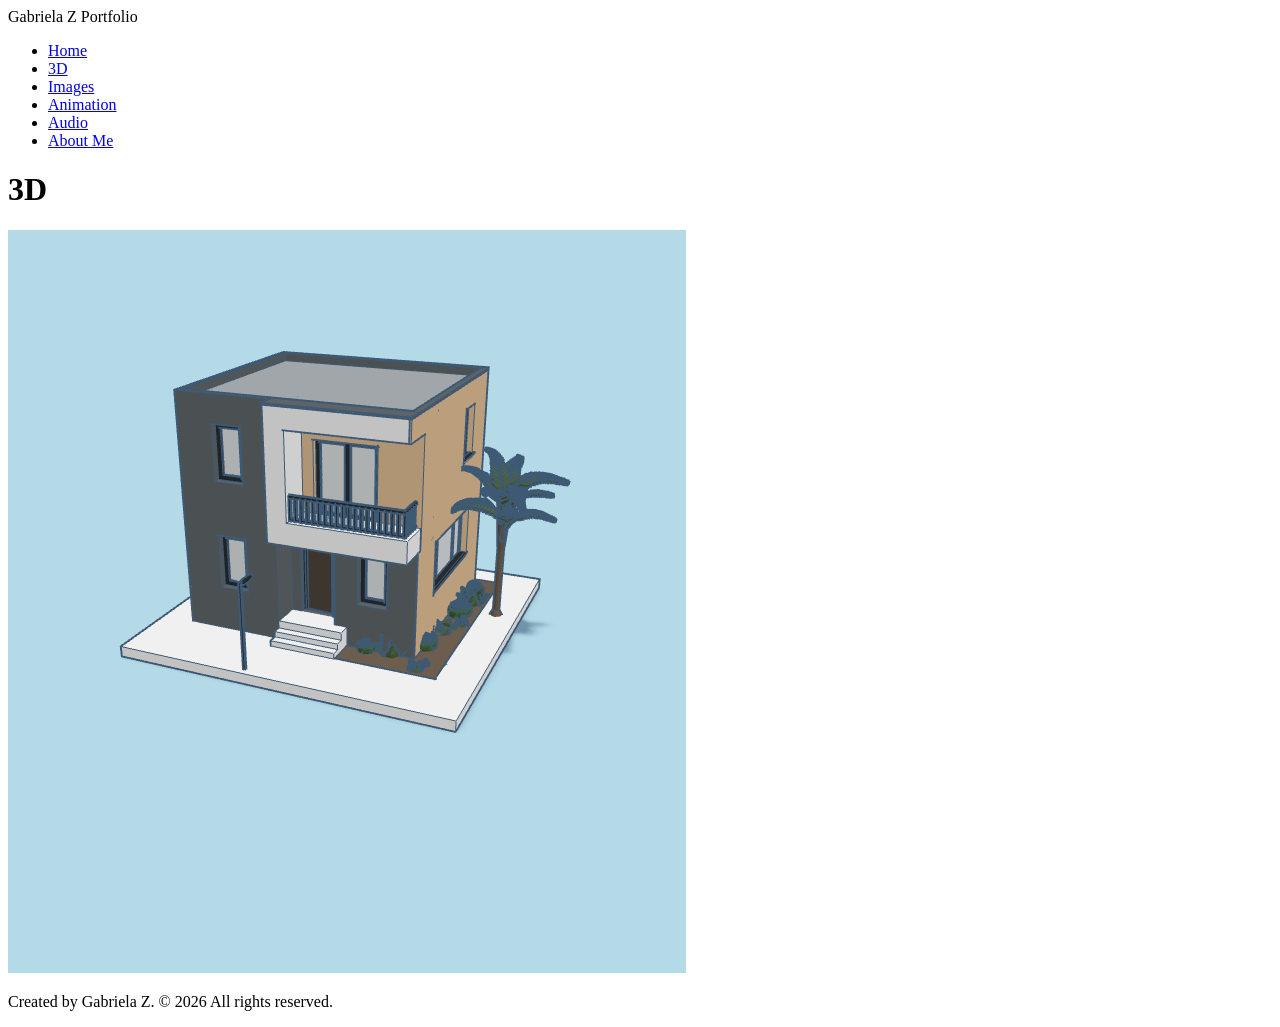
==== 3d.html @ 1f2760e3 "Add files via upload" ====
<!doctype html>
<html lang="en">
    <head>
        <meta charset="UTF-8" />
        <title>Title</title>
        <link rel="stylesheet" href="style.css" />
    </head>
    <body>
        <header>
            <div class="site-title">Gabriela Z Portfolio</div>
            <nav>
                <ul>
                    <li><a href="index.html">Home</a></li>
                    <li><a href="3d.html">3D</a></li>
                    <li><a href="images.html">Images</a></li>
                    <li><a href="animation.html">Animation</a></li>
                    <li><a href="audio.html">Audio</a></li>
                    <li><a href="about.html">About Me</a></li>
                </ul>
            </nav>
        </header>

        <main>
            <h1>3D</h1>
            <img src="images/House.png" alt="">
        </main>

        <footer>
            <p>Created by Gabriela Z. &copy; 2026 All rights reserved.</p>
        </footer>
    </body>
</html>
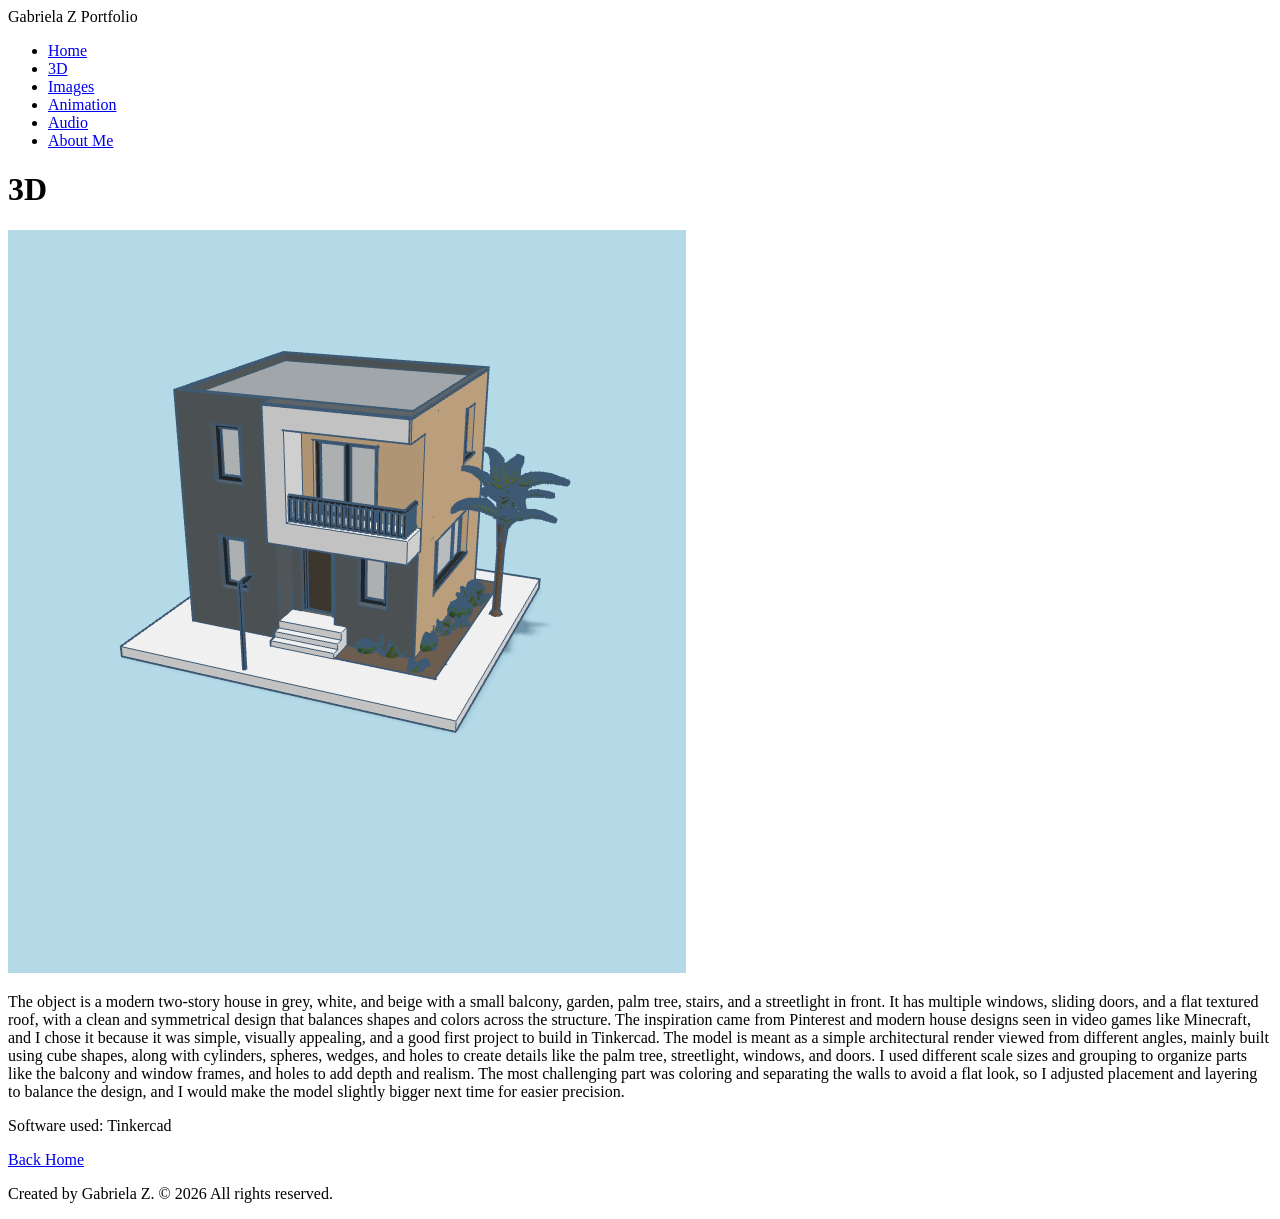
==== commit 4979c152: "Add files via upload" ====
--- a/3d.html
+++ b/3d.html
@@ -24,8 +24,12 @@
             <h1>3D</h1>
             <img src="images/House.png" alt="">
         </main>
+<p>The object is a modern two-story house in grey, white, and beige with a small balcony, garden, palm tree, stairs, and a streetlight in front. It has multiple windows, sliding doors, and a flat textured roof, with a clean and symmetrical design that balances shapes and colors across the structure. The inspiration came from Pinterest and modern house designs seen in video games like Minecraft, and I chose it because it was simple, visually appealing, and a good first project to build in Tinkercad. The model is meant as a simple architectural render viewed from different angles, mainly built using cube shapes, along with cylinders, spheres, wedges, and holes to create details like the palm tree, streetlight, windows, and doors. I used different scale sizes and grouping to organize parts like the balcony and window frames, and holes to add depth and realism. The most challenging part was coloring and separating the walls to avoid a flat look, so I adjusted placement and layering to balance the design, and I would make the model slightly bigger next time for easier precision.
+</p>
+        <footer>
+<p>Software used: Tinkercad</p>
 
-        <footer>
+            <a href="index.html">Back Home</a>
             <p>Created by Gabriela Z. &copy; 2026 All rights reserved.</p>
         </footer>
     </body>
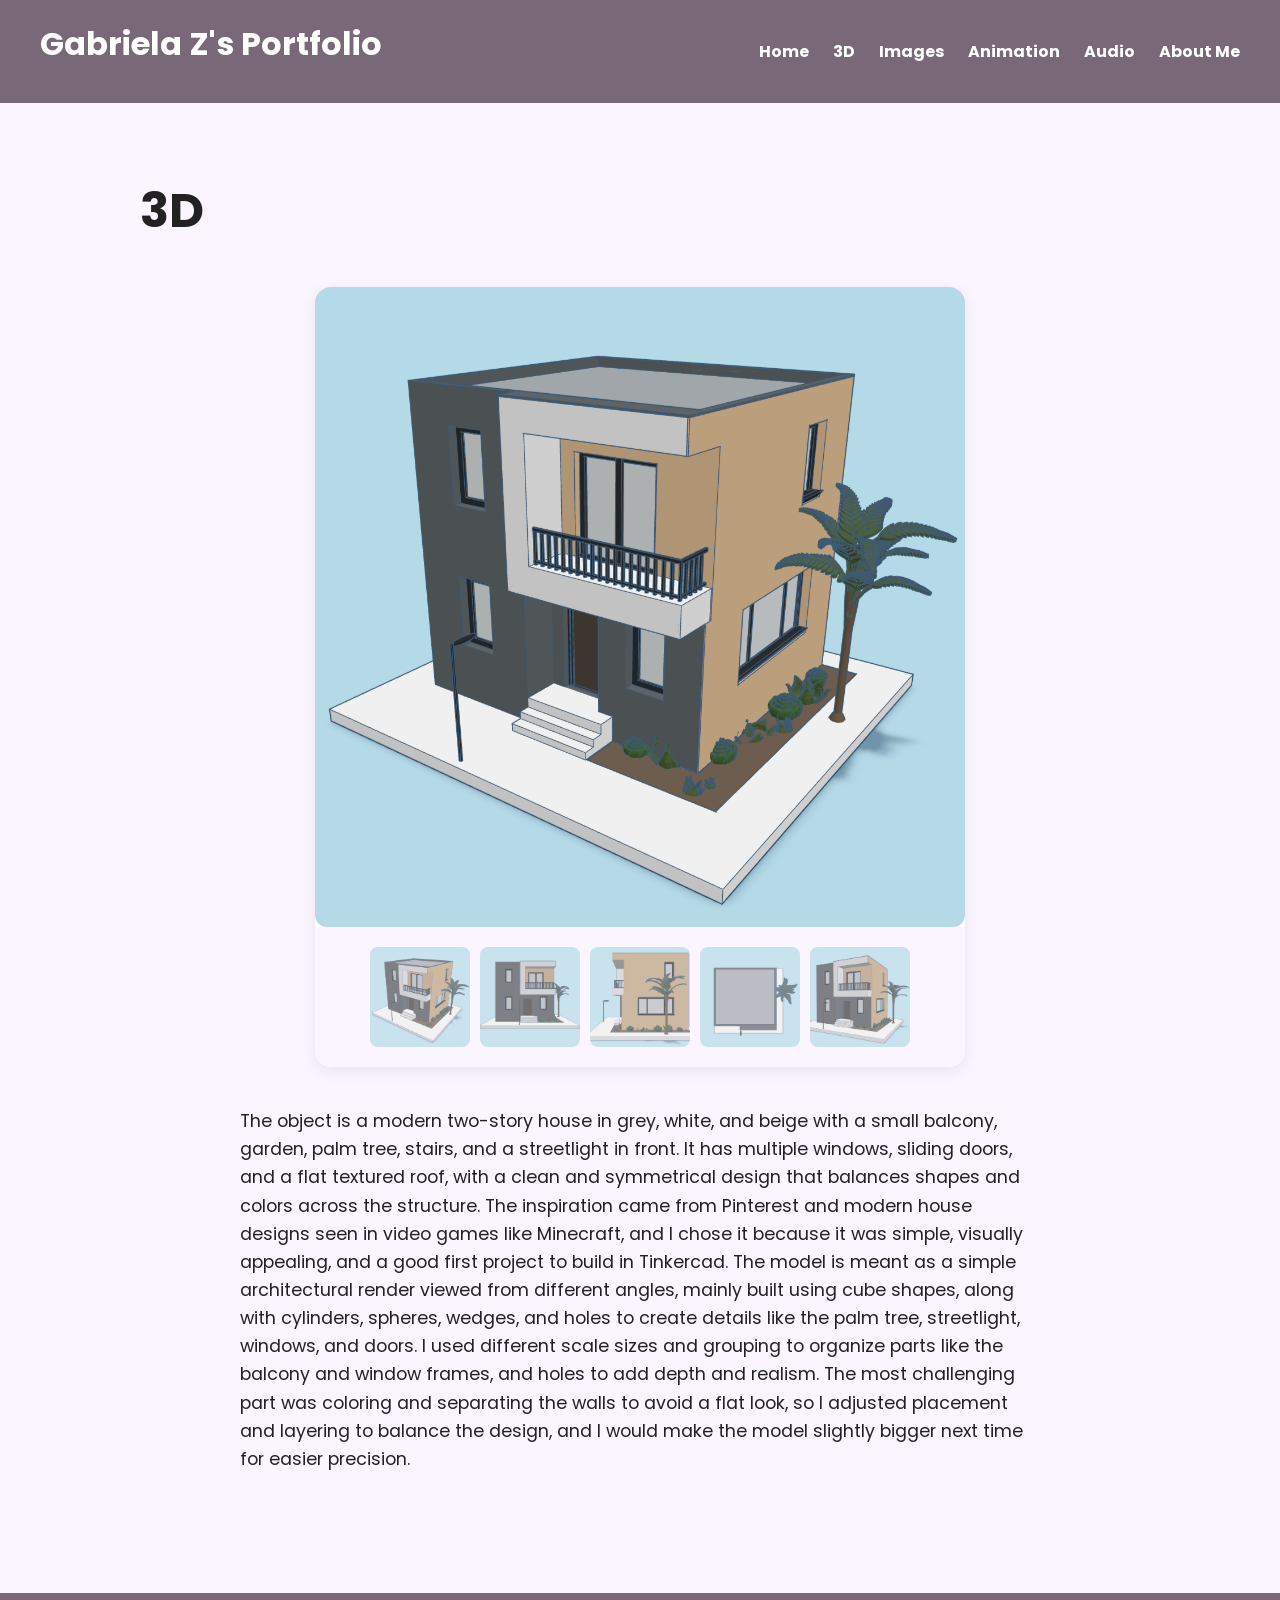
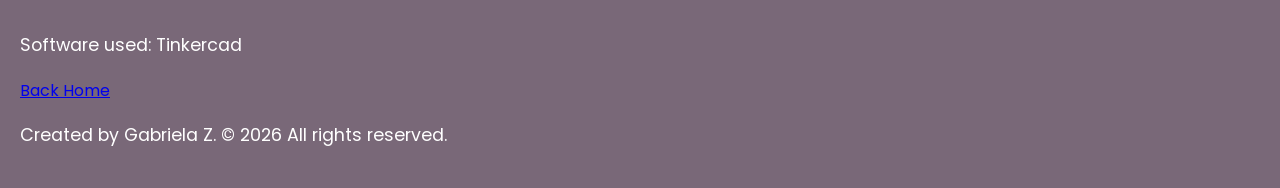
==== commit 444cfd90: "Add files via upload" ====
--- a/3d.html
+++ b/3d.html
@@ -1,13 +1,21 @@
 <!doctype html>
 <html lang="en">
-    <head>
-        <meta charset="UTF-8" />
-        <title>Title</title>
-        <link rel="stylesheet" href="style.css" />
-    </head>
+<head>
+    <meta charset="UTF-8" />
+    <title>3D</title>
+
+    <!-- Google Font -->
+    <link rel="preconnect" href="https://fonts.googleapis.com">
+    <link rel="preconnect" href="https://fonts.gstatic.com" crossorigin>
+
+    <link href="https://fonts.googleapis.com/css2?family=Poppins:wght@300;400;600;700&display=swap" rel="stylesheet">
+
+    <!-- CSS file -->
+    <link rel="stylesheet" href="style.css" />
+</head>
     <body>
         <header>
-            <div class="site-title">Gabriela Z Portfolio</div>
+            <div class="site-title">Gabriela Z's Portfolio</div>
             <nav>
                 <ul>
                     <li><a href="index.html">Home</a></li>
@@ -20,17 +28,39 @@
             </nav>
         </header>
 
-        <main>
+    <main>
             <h1>3D</h1>
-            <img src="images/House.png" alt="">
-        </main>
-<p>The object is a modern two-story house in grey, white, and beige with a small balcony, garden, palm tree, stairs, and a streetlight in front. It has multiple windows, sliding doors, and a flat textured roof, with a clean and symmetrical design that balances shapes and colors across the structure. The inspiration came from Pinterest and modern house designs seen in video games like Minecraft, and I chose it because it was simple, visually appealing, and a good first project to build in Tinkercad. The model is meant as a simple architectural render viewed from different angles, mainly built using cube shapes, along with cylinders, spheres, wedges, and holes to create details like the palm tree, streetlight, windows, and doors. I used different scale sizes and grouping to organize parts like the balcony and window frames, and holes to add depth and realism. The most challenging part was coloring and separating the walls to avoid a flat look, so I adjusted placement and layering to balance the design, and I would make the model slightly bigger next time for easier precision.
-</p>
+            
+            <div class="media-card">
+
+            <!-- MAIN IMAGE -->
+                <img id="mainImage" src="images/House%20Pic%201.png" alt="3D House">
+
+                <!-- THUMBNAILS -->
+                <div class="thumbnail-row">
+                    <img src="images/House%20Pic%201.png" onclick="changeImage(this)">
+                    <img src="images/House%20Pic%20Front.png" onclick="changeImage(this)">
+                    <img src="images/House%20Pic%20Side.png" onclick="changeImage(this)">
+                    <img src="images/House%20Pic%20Top.png" onclick="changeImage(this)">
+                    <img src="images/House%20Pic%202.png" onclick="changeImage(this)">
+                </div>
+
+            </div>
+        <p class="media-description">
+            The object is a modern two-story house in grey, white, and beige with a small balcony, garden, palm tree, stairs, and a streetlight in front. It has multiple windows, sliding doors, and a flat textured roof, with a clean and symmetrical design that balances shapes and colors across the structure. The inspiration came from Pinterest and modern house designs seen in video games like Minecraft, and I chose it because it was simple, visually appealing, and a good first project to build in Tinkercad. The model is meant as a simple architectural render viewed from different angles, mainly built using cube shapes, along with cylinders, spheres, wedges, and holes to create details like the palm tree, streetlight, windows, and doors. I used different scale sizes and grouping to organize parts like the balcony and window frames, and holes to add depth and realism. The most challenging part was coloring and separating the walls to avoid a flat look, so I adjusted placement and layering to balance the design, and I would make the model slightly bigger next time for easier precision.
+        </p>
+    </main>
+
         <footer>
 <p>Software used: Tinkercad</p>
 
             <a href="index.html">Back Home</a>
             <p>Created by Gabriela Z. &copy; 2026 All rights reserved.</p>
         </footer>
+<script>
+function changeImage(img){
+    document.getElementById("mainImage").src = img.src;
+}
+</script>
     </body>
 </html>
--- a/style.css
+++ b/style.css
@@ -0,0 +1,418 @@
+body{
+    font-family: 'Poppins', sans-serif;
+    background-color: #faf5ff;
+    color: #222222;
+
+    margin: 0;
+    padding: 0;
+}
+
+/* HEADER */
+
+header{
+    background-color: #796878;
+    color: white;
+
+    display: flex;
+    justify-content: space-between;
+    align-items: center;
+
+    padding: 20px 40px;
+}
+
+.site-title{
+    font-size: 2rem;
+    font-weight: 700;
+    margin-bottom: 15px;
+}
+.site-header nav ul{
+    display: flex;
+    justify-content: center;
+    gap: 25px;
+
+    list-style: none;
+    padding: 0;
+    margin: 0;
+}
+
+.site-header nav a{
+    text-decoration: none;
+    color: #000000;
+    font-weight: 600;
+
+    transition: 0.3s;
+}
+
+.site-header nav a:hover{
+    color: #dfc8c8;
+}
+/* NAVIGATION */
+
+nav ul{
+    list-style: none;
+    margin: 0;
+    padding: 0;
+}
+
+nav li{
+    display: inline-block;
+    margin-left: 20px;
+}
+
+nav a{
+    color: white;
+    text-decoration: none;
+    font-weight: bold;
+
+    transition: 0.3s;
+}
+
+nav a:hover{
+    color: #ddd6fe;
+}
+
+/* MAIN CONTENT */
+
+main{
+    max-width: 1000px;
+
+    margin-left: auto;
+    margin-right: auto;
+
+    padding: 40px 20px;
+}
+
+h1{
+    font-size: 3rem;
+    margin-bottom: 10px;
+}
+
+p{
+    line-height: 1.7;
+    font-size: 1.1rem;
+}
+
+/* 3D */
+
+.media-card{
+    background-color: white;
+    max-width: 650px;
+    margin: 40px auto;
+    border-radius: 16px;
+    overflow: hidden;
+
+    box-shadow: 0 4px 15px rgba(0,0,0,0.08);
+
+    transition: transform 0.3s ease, box-shadow 0.3s ease;
+}
+
+.media-card:hover{
+    transform: translateY(-5px);
+    box-shadow: 0 12px 30px rgba(0,0,0,0.18);
+}
+
+#mainImage{
+    width: 100%;
+    height: 640px;
+    object-fit: cover;
+    display: block;
+}
+
+.thumbnail-row{
+    display: flex;
+    gap: 10px;
+    padding: 20px;
+    justify-content: center;
+    background: #faf5ff;
+}
+
+.thumbnail-row img{
+    width: 100px;
+    height: 100px;
+    object-fit: cover;
+
+    border-radius: 8px;
+    cursor: pointer;
+
+    opacity: 0.7;
+    transition: 0.3s;
+}
+
+.thumbnail-row img:hover{
+    opacity: 1;
+    transform: scale(1.08);
+}
+
+.media-description{
+    max-width: 800px;
+    margin: 10px auto 40px;
+    line-height: 1.6;
+}
+
+/* IMAGES + VIDEOS */
+
+.video-card{
+    background-color: #ffffff;
+    max-width: 699px;
+    margin: 40px auto;
+    padding: 15px;
+
+    border-radius: 16px;
+    box-shadow: 0 4px 15px rgba(0,0,0,0.08);
+
+    transition: transform 0.3s ease, background-color 0.3s ease;
+    overflow: hidden;
+}
+.video-card:hover{
+    transform: translateY(-5px);
+    background-color: #796878;
+}
+.video-card video{
+    width: 100%;
+    border-radius: 12px;
+    display: block;
+}
+.video-title{
+    margin-top: 10px;
+    font-size: 1.3rem;
+    font-weight: 600;
+    text-align: left;
+    transition: color 0.3s ease;
+}
+.video-card:hover .video-title{
+    color: white;
+}
+.video-card:hover h3,
+.video-card:hover p{
+    color: white;
+}
+.video-description{
+    max-width: 996px;
+    margin: 20px auto;
+    line-height: 1.7;
+    font-size: 1.1rem;
+}
+.image-grid{
+    display: grid;
+    grid-template-columns: repeat(auto-fit, minmax(220px, 1fr));
+    gap: 20px;
+    margin-top: 20px;
+}
+.image-card{
+    background-color: white;
+    padding: 12px;
+    border-radius: 16px;
+
+    box-shadow: 0 4px 12px rgba(0,0,0,0.08);
+
+    text-align: center;
+    
+    transition: transform 0.3s ease, background-color 0.3s ease, box-shadow 0.3s ease;
+    
+    overflow: hidden;
+}
+.image-card:hover{
+    background-color: #796878;
+    transform: translateY(-5px) scale(1.02);
+    box-shadow: 0 10px 25px rgba(0,0,0,0.15);
+}
+.image-card img{
+    width: 100%;
+    height: 220px;
+    object-fit: cover;
+
+    border-radius: 12px;
+    
+    transition: transform 0.3s ease;
+}
+.image-card:hover img{
+    transform: scale(1.03);
+}
+.image-card p{
+    margin-top: 10px;
+    font-size: 0.9rem;
+    color: #444;
+    font-weight: 600;
+    transition: color 0.3s ease;
+}
+.image-card:hover p{
+    color: white;
+}
+img, video{
+    width: 100%;
+    max-width: 700px;
+
+    border-radius: 12px;
+
+    display: block;
+
+    margin-top: 20px auto;
+    margin-bottom: 20px auto;
+}
+
+/* DARK BACKGROUND OVERLAY */
+
+.lightbox{
+    position: fixed;
+    top: 0;
+    left: 0;
+
+    width: 100%;
+    height: 100%;
+
+    background: rgba(0,0,0,0.85);
+
+    display: flex;
+    justify-content: center;
+    align-items: center;
+    
+    opacity: 0;
+    visibility: hidden;
+
+    transition: opacity 0.3s ease, visibility 0.3s ease;
+
+    z-index: 999;
+}
+.lightbox.active{
+    opacity: 1;
+    visibility: visible;
+}
+
+/* IMAGE INSIDE POPUP */
+
+.lightbox-img{
+    width: auto;
+    height: auto;
+
+    max-width: 75vw;
+    max-height: 85vh;
+
+    border-radius: 14px;
+    transform: scale(0.95);
+}
+.close{
+    position: absolute;
+    top: 20px;
+    right: 30px;
+
+    font-size: 40px;
+    color: white;
+    cursor: pointer;
+}
+/* FIGURE */
+
+figure{
+    margin: 0;
+}
+
+figcaption{
+    font-size: 0.9rem;
+    color: #666666;
+}
+
+/* AUDIO */
+
+.audio-box{
+    background-color: #796878;
+    padding: 20px;
+    border-radius: 31px;
+    
+    max-width: 700px;
+    margin: 20px auto;
+    
+    display: flex;
+    align-items: center;
+    gap: 15px;
+    
+    box-shadow: 0 8px 20px rgba(0,0,0,0.25);
+    transition: 0.3s;
+}
+.audio-info h3{
+    color: white;
+    margin-bottom: 10px;
+    margin: 0 0 2px 0;
+    font-size: 1.2rem;
+    font-weight: 600;
+}
+.audio-box img{
+    width: 130px;
+    height: 130px;
+    object-fit: cover;
+    border-radius: 12px;
+}
+.audio-box:hover{
+    transform: translateY(-4px);
+    background-color: #222222;
+}
+.audio-box .artist{
+    color: white;
+    font-size: 0.9rem;
+    margin: 5px 0 10px;
+}
+.audio-box audio{
+    width: 100%;
+    margin-top: 10px;
+}
+audio{
+    margin-top: 20px;
+    width: 100%;
+    max-width: 500px;
+}
+.audio-info{
+    flex: 1;
+}
+
+/* Socials */
+
+.socials{
+    max-width: 800px;
+    margin: 60px auto;
+}
+
+.socials h2{
+    margin-bottom: 20px;
+}
+
+.social-grid{
+    display: grid;
+    grid-template-columns: repeat(auto-fit, minmax(200px, 1fr));
+    gap: 15px;
+}
+
+.social-card{
+    background-color: white;
+    padding: 20px;
+    border-radius: 16px;
+
+    box-shadow: 0 4px 12px rgba(0,0,0,0.08);
+
+    transition: 0.3s ease;
+}
+
+.social-card:hover{
+    transform: translateY(-5px);
+    background-color: #f5effa;
+    box-shadow: 0 12px 25px rgba(0,0,0,0.15);
+}
+
+.social-card h3{
+    margin: 0;
+}
+
+.social-card p{
+    margin-top: 8px;
+    color: #666;
+    font-size: 0.9rem;
+}
+
+/* FOOTER */
+
+footer{
+    background-color: #796878;
+    color: white;
+
+    text-align: left;
+
+    padding: 20px;
+    margin-top: 40px;
+}
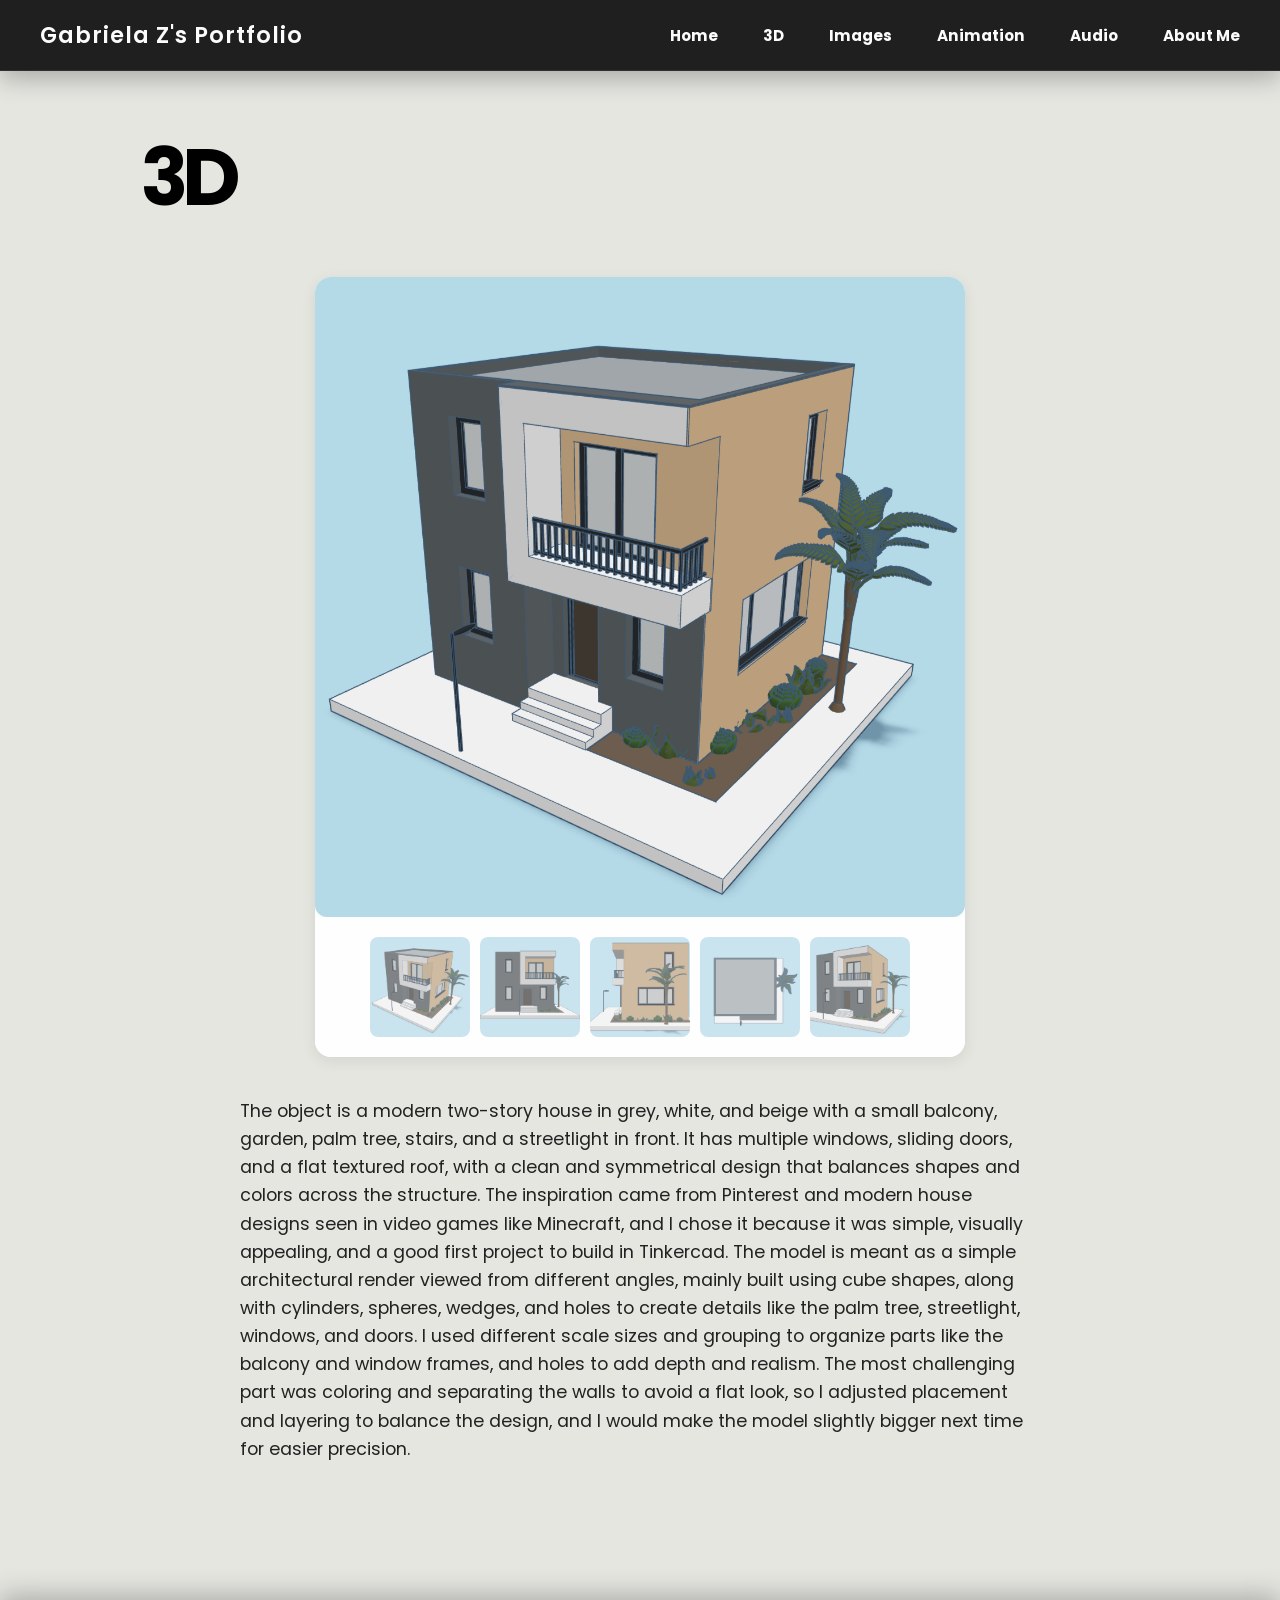
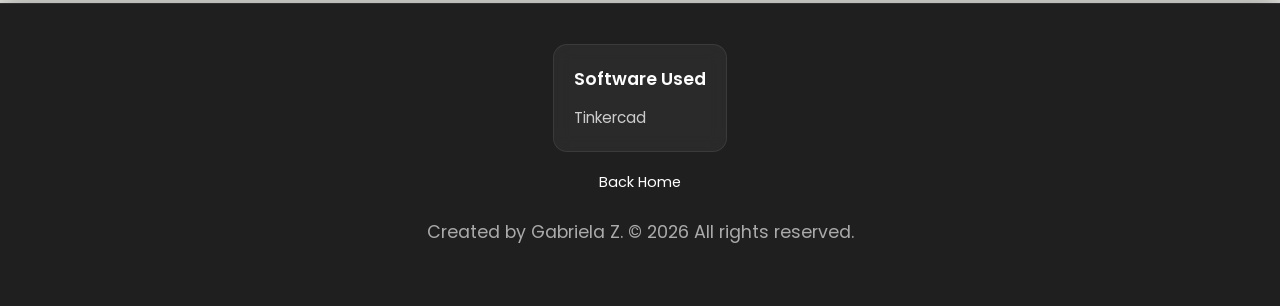
==== commit 49234fa1: "Add files via upload" ====
--- a/3d.html
+++ b/3d.html
@@ -4,16 +4,14 @@
     <meta charset="UTF-8" />
     <title>3D</title>
 
-    <!-- Google Font -->
     <link rel="preconnect" href="https://fonts.googleapis.com">
     <link rel="preconnect" href="https://fonts.gstatic.com" crossorigin>
 
     <link href="https://fonts.googleapis.com/css2?family=Poppins:wght@300;400;600;700&display=swap" rel="stylesheet">
 
-    <!-- CSS file -->
     <link rel="stylesheet" href="style.css" />
 </head>
-    <body>
+    <body class="threed-page">
         <header>
             <div class="site-title">Gabriela Z's Portfolio</div>
             <nav>
@@ -29,14 +27,14 @@
         </header>
 
     <main>
-            <h1>3D</h1>
+        <h1 class="fade-right delay-1">3D</h1>
             
-            <div class="media-card">
+            <div class="fade-up delay-2">
 
-            <!-- MAIN IMAGE -->
+                <div class="media-card">
+
                 <img id="mainImage" src="images/House%20Pic%201.png" alt="3D House">
 
-                <!-- THUMBNAILS -->
                 <div class="thumbnail-row">
                     <img src="images/House%20Pic%201.png" onclick="changeImage(this)">
                     <img src="images/House%20Pic%20Front.png" onclick="changeImage(this)">
@@ -45,18 +43,29 @@
                     <img src="images/House%20Pic%202.png" onclick="changeImage(this)">
                 </div>
 
-            </div>
-        <p class="media-description">
+                </div>
+        </div>
+
+        <p class="media-description fade-right delay-3">
             The object is a modern two-story house in grey, white, and beige with a small balcony, garden, palm tree, stairs, and a streetlight in front. It has multiple windows, sliding doors, and a flat textured roof, with a clean and symmetrical design that balances shapes and colors across the structure. The inspiration came from Pinterest and modern house designs seen in video games like Minecraft, and I chose it because it was simple, visually appealing, and a good first project to build in Tinkercad. The model is meant as a simple architectural render viewed from different angles, mainly built using cube shapes, along with cylinders, spheres, wedges, and holes to create details like the palm tree, streetlight, windows, and doors. I used different scale sizes and grouping to organize parts like the balcony and window frames, and holes to add depth and realism. The most challenging part was coloring and separating the walls to avoid a flat look, so I adjusted placement and layering to balance the design, and I would make the model slightly bigger next time for easier precision.
         </p>
     </main>
 
-        <footer>
-<p>Software used: Tinkercad</p>
+<footer class="site-footer">
 
-            <a href="index.html">Back Home</a>
-            <p>Created by Gabriela Z. &copy; 2026 All rights reserved.</p>
-        </footer>
+    <div class="footer-card">
+
+        <p class="footer-title">Software Used</p>
+        <p class="footer-text">Tinkercad</p>
+
+    </div>
+
+    <div class="footer-bottom">
+        <a href="index.html">Back Home</a>
+        <p>Created by Gabriela Z. © 2026 All rights reserved.</p>
+    </div>
+
+</footer>
 <script>
 function changeImage(img){
     document.getElementById("mainImage").src = img.src;
--- a/style.css
+++ b/style.css
@@ -1,40 +1,148 @@
 body{
     font-family: 'Poppins', sans-serif;
-    background-color: #faf5ff;
+    background-color: #e5e6e0;
     color: #222222;
 
     margin: 0;
     padding: 0;
 }
-
 /* HEADER */
 
 header{
-    background-color: #796878;
-    color: white;
+    background-color: #1f1f1f;
+    color: #fcfcfc;
 
     display: flex;
     justify-content: space-between;
     align-items: center;
 
-    padding: 20px 40px;
-}
-
+    padding: 18px 40px;
+
+    border-bottom: 1px solid rgba(255,255,255,0.08);
+
+    box-shadow: 0 8px 25px rgba(0,0,0,0.25);
+
+    position: sticky;
+    top: 0;
+    z-index: 1000;
+
+    backdrop-filter: blur(10px);
+}
+.home-page header {
+    opacity: 0;
+    transform: translateY(-25px);
+    animation: headerFadeDown 0.8s ease forwards;
+}
+
+@keyframes headerFadeDown {
+    to {
+        opacity: 1;
+        transform: translateY(0);
+    }
+}
 .site-title{
-    font-size: 2rem;
-    font-weight: 700;
-    margin-bottom: 15px;
-}
-.site-header nav ul{
+    font-size: 1.4rem;
+    font-weight: 600;
+    letter-spacing: 1px;
+    white-space: nowrap;
+}
+nav ul{
     display: flex;
-    justify-content: center;
     gap: 25px;
 
     list-style: none;
+    margin: 0;
     padding: 0;
+}
+
+nav a{
+    color: #fcfcfc;
+    text-decoration: none;
+    font-weight: 500;
+    font-size: 0.95rem;
+
+    position: relative;
+    transition: 0.3s ease;
+}
+nav a::after{
+    content: "";
+    position: absolute;
+    left: 0;
+    bottom: -4px;
+
+    width: 0%;
+    height: 2px;
+    background: #ffffff;
+
+    transition: 0.3s ease;
+}
+
+nav a:hover::after{
+    width: 100%;
+}
+
+nav a:hover{
+    opacity: 0.7;
+}
+.home-hero{
+    text-align: center;
+    position: relative;
+    padding: 120px 20px;
+}
+
+/* cursive name */
+
+.hero-name{
+    font-family: 'Birthstone', cursive;
+
+    font-size: 6rem;
+    color: #e0dcf7;
+
+    letter-spacing: 1px;
+
     margin: 0;
-}
-
+
+    position: absolute;
+    top: 47%;
+    left: 50%;
+    transform: translate(-50%, -50%) rotate(-3deg);
+    
+    z-index: 2;
+    
+   text-shadow:
+    1px 1px 0 #1f1f1f,
+    -1px -1px 0 #1f1f1f;
+}
+
+/* giant portfolio text */
+
+.hero-title{
+    font-size: 12rem;
+    font-weight: 800;
+
+    letter-spacing: -10px;
+
+    margin: -10px 0 10px;
+
+    color: #000000;
+
+    text-shadow: 0 4px 20px rgba(0,0,0,0.08);
+}
+
+/* small subtitle */
+
+.hero-subtitle{
+    font-size: 1.7rem;
+    letter-spacing: 9px;
+
+    text-transform: uppercase;
+
+    color: #666666;
+    
+    margin-top: -20px;  
+    margin-bottom: 0;
+
+}
 .site-header nav a{
     text-decoration: none;
     color: #000000;
@@ -46,6 +154,13 @@
 .site-header nav a:hover{
     color: #dfc8c8;
 }
+
+/*TRANSITIONS*/
+
+
+
+
+
 /* NAVIGATION */
 
 nav ul{
@@ -60,7 +175,7 @@
 }
 
 nav a{
-    color: white;
+    color: #fcfcfc;
     text-decoration: none;
     font-weight: bold;
 
@@ -68,10 +183,76 @@
 }
 
 nav a:hover{
-    color: #ddd6fe;
-}
-
-/* MAIN CONTENT */
+    color: #e0dcf7;
+}
+
+/* MAIN CONTENT */.home-page .home-hero{
+    position: relative;
+    overflow: hidden;
+}
+
+/* MAIN PORTFOLIO TEXT */
+
+.home-page .hero-main{
+    opacity: 0;
+    transform: translateY(60px) scale(0.95);
+    animation: heroMainReveal 1s ease forwards;
+}
+
+@keyframes heroMainReveal{
+    to{
+        opacity: 1;
+        transform: translateY(0) scale(1);
+    }
+}
+
+/* CURSIVE NAME */
+
+.home-page .hero-script{
+    opacity: 0;
+    transform: translateY(20px) rotate(-3deg);
+    animation: heroScriptReveal 1s ease forwards;
+}
+
+@keyframes heroScriptReveal{
+    to{
+        opacity: 1;
+        transform: translateY(0) rotate(-3deg);
+    }
+}
+
+/* SUBTITLE */
+
+.home-page .hero-sub{
+    opacity: 0;
+    transform: translateY(25px);
+    animation: heroSubReveal 0.8s ease forwards;
+}
+
+@keyframes heroSubReveal{
+    to{
+        opacity: 1;
+        transform: translateY(0);
+    }
+}
+
+/* DELAYS */
+
+.home-page .delay-1{
+    animation-delay: 0.2s;
+}
+
+.home-page .delay-2{
+    animation-delay: 0.5s;
+}
+
+.home-page .delay-3{
+    animation-delay: 0.9s;
+}
+
+.home-page .delay-4{
+    animation-delay: 1.2s;
+}
 
 main{
     max-width: 1000px;
@@ -83,8 +264,17 @@
 }
 
 h1{
-    font-size: 3rem;
-    margin-bottom: 10px;
+    font-size: 5rem;
+    font-weight: 700;
+    margin-top: 6px;
+    margin-bottom: 20px;
+    letter-spacing: -6px;
+    
+    text-transform: uppercase;
+    
+    
+    
+    color: #000000
 }
 
 p{
@@ -95,7 +285,7 @@
 /* 3D */
 
 .media-card{
-    background-color: white;
+    background-color: #fcfcfc;
     max-width: 650px;
     margin: 40px auto;
     border-radius: 16px;
@@ -104,6 +294,8 @@
     box-shadow: 0 4px 15px rgba(0,0,0,0.08);
 
     transition: transform 0.3s ease, box-shadow 0.3s ease;
+    
+    text-shadow: 0 4px 20px rgba(0,0,0,0.08);
 }
 
 .media-card:hover{
@@ -123,7 +315,7 @@
     gap: 10px;
     padding: 20px;
     justify-content: center;
-    background: #faf5ff;
+    background: #fefefe;
 }
 
 .thumbnail-row img{
@@ -149,8 +341,95 @@
     line-height: 1.6;
 }
 
-/* IMAGES + VIDEOS */
-
+/*TRANSITIONS*/
+
+.threed-page .fade-up{
+    opacity: 0;
+    transform: translateY(40px);
+    animation: threedFadeUp 0.8s ease forwards;
+}
+
+@keyframes threedFadeUp{
+    to{
+        opacity: 1;
+        transform: translateY(0);
+    }
+}
+
+.threed-page .fade-right {
+    opacity: 0;
+    transform: translateX(-40px);
+    animation: aboutFadeRight 0.8s ease forwards;
+}
+
+@keyframes aboutFadeRight {
+    to {
+        opacity: 1;
+        transform: translateX(0);
+    }
+}
+.threed-page .thumb-pop img{
+    opacity: 0;
+    transform: scale(0.7);
+    animation: thumbPop 0.4s ease forwards;
+}
+
+/* starting state */
+.threed-page .thumb-pop img{
+    transform: scale(0.7);
+}
+
+/* ending state */
+@keyframes thumbPop{
+    to{
+        opacity: 1;
+        transform: scale(1);
+    }
+}
+
+
+@keyframes thumbPop{
+    to{
+        opacity: 1;
+        transform: scale(1);
+    }
+}
+.threed-page .thumb-pop img:nth-child(1){
+    animation-delay: 0.8s;
+}
+.threed-page .thumb-pop img:nth-child(2){
+    animation-delay: 0.9s;
+}
+.threed-page .thumb-pop img:nth-child(3){
+    animation-delay: 1s;
+}
+.threed-page .thumb-pop img:nth-child(4){
+    animation-delay: 1.1s;
+}
+.threed-page .thumb-pop img:nth-child(5){
+    animation-delay: 1.2s;
+}
+
+.threed-page .delay-1{
+    animation-delay: 0.2s;
+}
+
+.threed-page .delay-2{
+    animation-delay: 0.5s;
+}
+
+.threed-page .delay-3{
+    animation-delay: 0.8s;
+}
+
+/* VIDEOS */
+
+.animation-page h1{
+    color: #fefefe;
+}
+.animation-page{
+    background-color: #323232;
+}
 .video-card{
     background-color: #ffffff;
     max-width: 699px;
@@ -165,7 +444,7 @@
 }
 .video-card:hover{
     transform: translateY(-5px);
-    background-color: #796878;
+    background-color: #e0dcf7;
 }
 .video-card video{
     width: 100%;
@@ -180,17 +459,73 @@
     transition: color 0.3s ease;
 }
 .video-card:hover .video-title{
-    color: white;
+    color: #1f1f1f;
 }
 .video-card:hover h3,
 .video-card:hover p{
-    color: white;
+    color: #1f1f1f;
 }
 .video-description{
-    max-width: 996px;
+    max-width: 909px;
     margin: 20px auto;
     line-height: 1.7;
     font-size: 1.1rem;
+    color: #fcfcfc
+}
+
+/*TRANSITIONS*/
+
+.fade-up.show {
+    opacity: 1;
+    transform: translateX(0) translateY(0);
+}
+.delay-1 { transition-delay: 0.2s; }
+.delay-2 { transition-delay: 0.4s; }
+.delay-3 { transition-delay: 0.6s; }
+
+
+.animation-page .anim-left{
+    opacity: 0;
+    transform: translateX(-60px);
+    animation: animLeft 0.8s ease forwards;
+}
+
+@keyframes animLeft{
+    to{
+        opacity: 1;
+        transform: translateX(0);
+    }
+}
+
+.animation-page .anim-right{
+    opacity: 0;
+    transform: translateX(60px);
+    animation: animRight 0.8s ease forwards;
+}
+
+@keyframes animRight{
+    to{
+        opacity: 1;
+        transform: translateX(0);
+    }
+}
+
+.animation-page .delay-1{
+    animation-delay: 0.2s;
+}
+
+.animation-page .delay-2{
+    animation-delay: 0.5s;
+}
+
+.animation-page .delay-3{
+    animation-delay: 0.8s;
+}
+
+/* IMAGES */
+
+.images-page{
+    background-color: #e0dcf7;
 }
 .image-grid{
     display: grid;
@@ -199,7 +534,7 @@
     margin-top: 20px;
 }
 .image-card{
-    background-color: white;
+    background-color: #fcfcfc;
     padding: 12px;
     border-radius: 16px;
 
@@ -212,7 +547,7 @@
     overflow: hidden;
 }
 .image-card:hover{
-    background-color: #796878;
+    background-color: #1f1f1f;
     transform: translateY(-5px) scale(1.02);
     box-shadow: 0 10px 25px rgba(0,0,0,0.15);
 }
@@ -236,7 +571,7 @@
     transition: color 0.3s ease;
 }
 .image-card:hover p{
-    color: white;
+    color: #fcfcfc;
 }
 img, video{
     width: 100%;
@@ -249,6 +584,42 @@
     margin-top: 20px auto;
     margin-bottom: 20px auto;
 }
+
+/*TRANSITIONS*/
+
+.images-page .fade-in-left {
+    opacity: 0;
+    transform: translateX(40px);
+    animation: fadeLeft 0.8s ease forwards;
+}
+
+@keyframes fadeLeft {
+    to {
+        opacity: 1;
+        transform: translateX(0);
+    }
+}
+.delay-1 { animation-delay: 0.1s; }
+.delay-2 { animation-delay: 0.3s; }
+.delay-3 { animation-delay: 0.5s; }
+.delay-4 { animation-delay: 0.7s; }
+
+.images-page .fade-up {
+    opacity: 0;
+    transform: translateY(30px);
+    animation: fadeUp 0.8s ease forwards;
+}
+
+@keyframes fadeUp {
+    to {
+        opacity: 1;
+        transform: translateY(0);
+    }
+}
+.images-page .delay-1 { animation-delay: 0.1s; }
+.images-page .delay-2 { animation-delay: 0.3s; }
+.images-page .delay-3 { animation-delay: 0.5s; }
+.images-page .delay-4 { animation-delay: 0.7s; }
 
 /* DARK BACKGROUND OVERLAY */
 
@@ -296,7 +667,7 @@
     right: 30px;
 
     font-size: 40px;
-    color: white;
+    color: #fcfcfc;
     cursor: pointer;
 }
 /* FIGURE */
@@ -312,8 +683,11 @@
 
 /* AUDIO */
 
+.audio-page{
+    background-color: #d0c8f1;
+}
 .audio-box{
-    background-color: #796878;
+    background-color: #1f1f1f;
     padding: 20px;
     border-radius: 31px;
     
@@ -328,7 +702,7 @@
     transition: 0.3s;
 }
 .audio-info h3{
-    color: white;
+    color: #fcfcfc;
     margin-bottom: 10px;
     margin: 0 0 2px 0;
     font-size: 1.2rem;
@@ -342,10 +716,10 @@
 }
 .audio-box:hover{
     transform: translateY(-4px);
-    background-color: #222222;
+    background-color: #2c2c2c;
 }
 .audio-box .artist{
-    color: white;
+    color: #fcfcfc;
     font-size: 0.9rem;
     margin: 5px 0 10px;
 }
@@ -362,6 +736,25 @@
     flex: 1;
 }
 
+/*TRANSITIONS*/
+
+.fade-in-left {
+    opacity: 0;
+    transform: translateX(40px);
+    animation: fadeLeft 0.8s ease forwards;
+}
+
+@keyframes fadeLeft {
+    to {
+        opacity: 1;
+        transform: translateX(0);
+    }
+}
+.delay-1 { animation-delay: 0.1s; }
+.delay-2 { animation-delay: 0.3s; }
+.delay-3 { animation-delay: 0.5s; }
+.delay-4 { animation-delay: 0.7s; }
+
 /* Socials */
 
 .socials{
@@ -380,18 +773,21 @@
 }
 
 .social-card{
-    background-color: white;
+    background-color: #fcfcfc;
     padding: 20px;
     border-radius: 16px;
 
     box-shadow: 0 4px 12px rgba(0,0,0,0.08);
-
-    transition: 0.3s ease;
-}
+    
+    opacity: 0;
+    transform: translateY(40px);
+    transition: opacity 0.6s ease, transform 0.6s ease;
+}
+
 
 .social-card:hover{
     transform: translateY(-5px);
-    background-color: #f5effa;
+    background-color: #fefefe;
     box-shadow: 0 12px 25px rgba(0,0,0,0.15);
 }
 
@@ -404,15 +800,160 @@
     color: #666;
     font-size: 0.9rem;
 }
-
-/* FOOTER */
-
-footer{
-    background-color: #796878;
-    color: white;
-
-    text-align: left;
-
+.social-card.show {
+    opacity: 1;
+    transform: translateY(0);
+}
+.card-inner {
+    background-color: #fcfcfc;
     padding: 20px;
-    margin-top: 40px;
+    border-radius: 16px;
+
+    box-shadow: 0 4px 12px rgba(0,0,0,0.08);
+
+    transition: 0.3s ease;
+}
+.card-inner:hover {
+    transform: translateY(-5px);
+    background-color: #e0dcf7;
+    box-shadow: 0 12px 25px rgba(0,0,0,0.15);
+}
+
+/*TRANSITIONS*/
+
+.about-page .fade-left {
+    opacity: 0;
+    transform: translateX(-40px);
+    animation: aboutFadeLeft 0.8s ease forwards;
+}
+
+@keyframes aboutFadeLeft {
+    to {
+        opacity: 1;
+        transform: translateX(0);
+    }
+}
+.about-page .social-card {
+    opacity: 0;
+    transform: translateY(30px);
+    animation: aboutFadeUp 0.8s ease forwards;
+}
+
+@keyframes aboutFadeUp {
+    to {
+        opacity: 1;
+        transform: translateY(0);
+    }
+}
+.about-page .delay-1 { animation-delay: 0.2s; }
+.about-page .delay-2 { animation-delay: 0.4s; }
+.about-page .delay-3 { animation-delay: 0.6s; }
+.about-page .delay-4 { animation-delay: 0.8s; }
+
+/* FOOTER BACKGROUND */
+
+.site-footer{
+    background-color: #1f1f1f;
+    color: #fefefe;
+
+    padding: 40px 20px;
+    margin-top: 60px;
+
+    display: flex;
+    flex-direction: column;
+    gap: 20px;
+
+    border-top: 1px solid rgba(255,255,255,0.15);
+    box-shadow: 0 -6px 20px rgba(0,0,0,0.25);
+    
+    opacity: 0;
+    transform: translateY(30px);
+    animation: footerFadeUp 0.8s ease forwards;
+}
+
+@keyframes footerFadeUp {
+    to {
+        opacity: 1;
+        transform: translateY(0);
+    }
+}
+
+/* CARDS INSIDE FOOTER */
+
+.footer-card{
+    background-color: rgba(255,255,255,0.05);
+    padding: 20px;
+    border-radius: 14px;
+
+    max-width: 800px;
+    margin: 0 auto;
+
+    border: 1px solid rgba(255,255,255,0.08);
+    backdrop-filter: blur(8px);
+
+    transition: 0.3s ease;
+}
+.footer-card:hover{
+    transform: translateY(-3px);
+    background-color: rgba(255,255,255,0.08);
+}
+
+/* TITLES */
+
+.footer-title,
+.footer-card h3{
+    margin: 0 0 10px;
+    font-size: 1.1rem;
+    font-weight: 600;
+}
+
+.footer-text{
+    margin: 0;
+    color: #cccccc;
+    font-size: 0.95rem;
+}
+
+/* TEXT */
+.footer-text{
+    margin: 0;
+    color: #cccccc;
+}
+
+/* LINKS */
+.credits{
+    list-style: none;
+    padding: 0;
+    margin: 0;
+}
+.credits li{
+    margin-bottom: 8px;
+}
+.credits a{
+    color: #fefefe;
+    text-decoration: none;
+
+    transition: 0.3s;
+}
+.credits a:hover{
+    color: #e0dcf7;
+}
+
+/* BOTTOM SECTION */
+.footer-bottom{
+    text-align: center;
+    font-size: 0.9rem;
+    color: #aaaaaa;
+}
+.footer-bottom a{
+    color: #fefefe;
+    text-decoration: none;
+    display: inline-block;
+    margin-bottom: 8px;
+}
+.footer-bottom a:hover{
+    color: #e0dcf7;
+}
+footer, .site-footer{
+    border-top: 1px solid rgba(255,255,255,0.08);
+    box-shadow: 0 -8px 25px rgba(0,0,0,0.25);
 }
